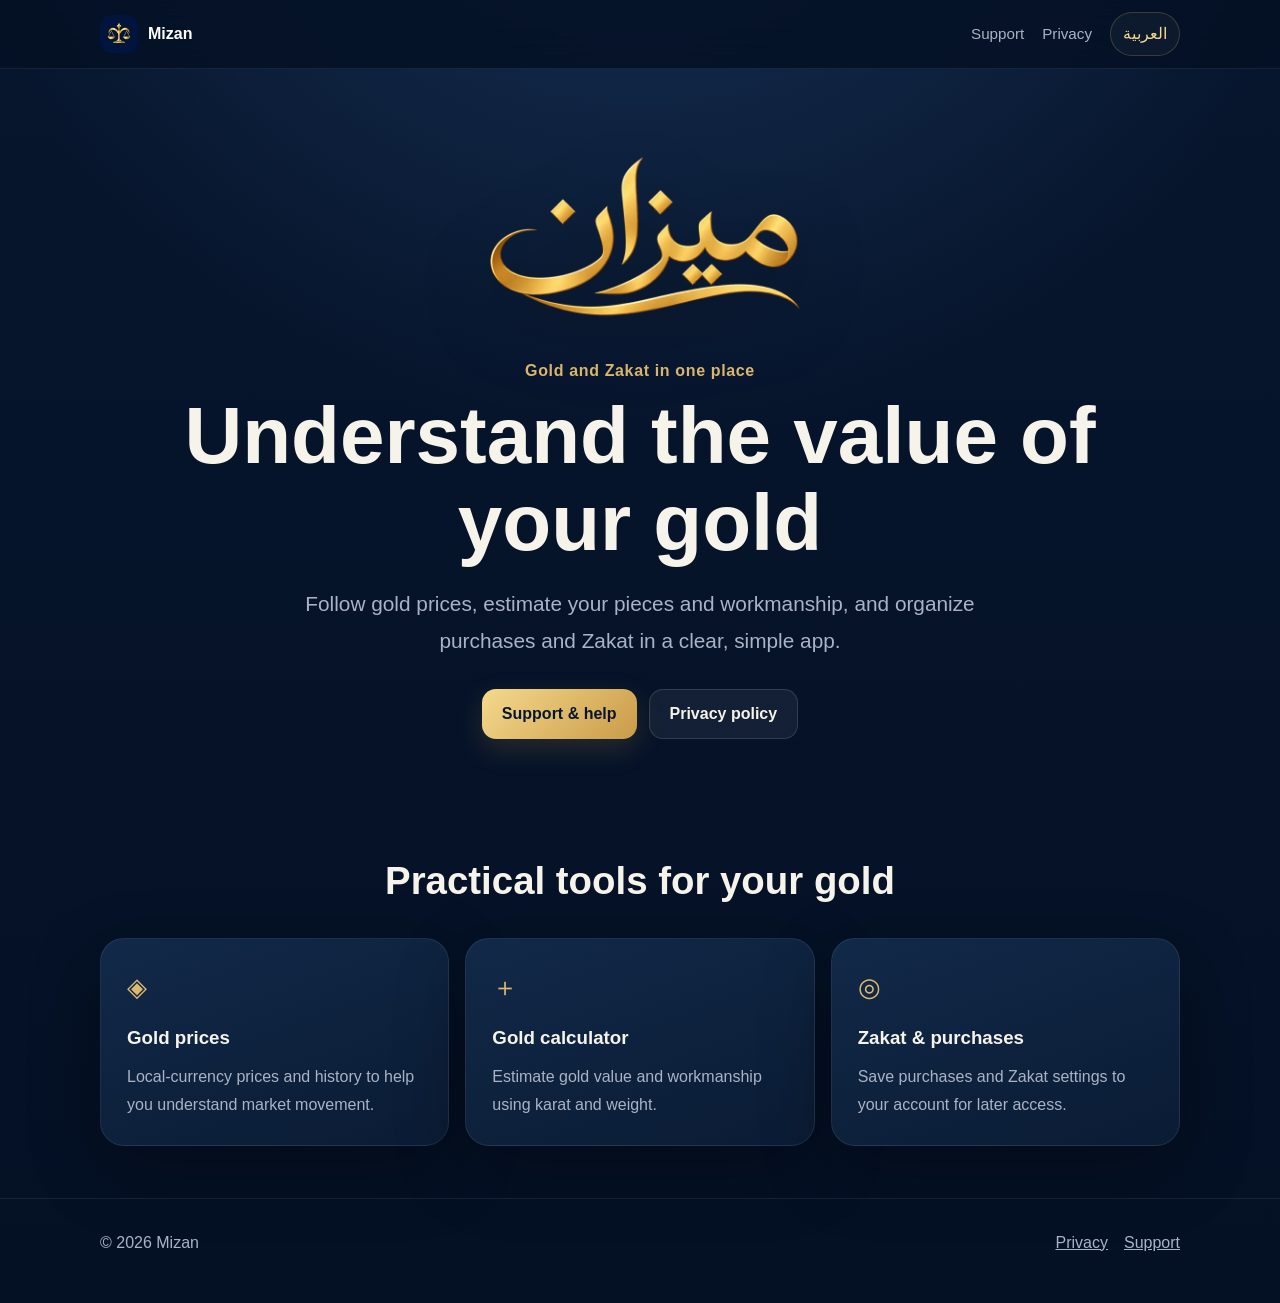
==== index.html @ 09372424 "Publish Mizan app website" ====
<!doctype html>
<html lang="ar" dir="rtl">
<head>
  <meta charset="utf-8">
  <meta name="viewport" content="width=device-width, initial-scale=1">
  <meta name="description" content="ميزان: أسعار الذهب، متابعة المشتريات، حاسبة الذهب والزكاة.">
  <title>ميزان | الذهب والزكاة</title>
  <link rel="icon" href="assets/app-icon.png">
  <link rel="apple-touch-icon" href="assets/app-icon.png">
  <link rel="stylesheet" href="styles.css">
</head>
<body>
  <header class="topbar">
    <div class="shell topbar-inner">
      <a class="brand" href="index.html"><img src="assets/app-icon.png" alt=""><span data-lang="ar">ميزان</span><span data-lang="en" hidden>Mizan</span></a>
      <nav class="nav" aria-label="Main navigation">
        <a href="support.html"><span data-lang="ar">الدعم</span><span data-lang="en" hidden>Support</span></a>
        <a href="privacy.html"><span data-lang="ar">الخصوصية</span><span data-lang="en" hidden>Privacy</span></a>
        <button class="lang-button" type="button" data-language-toggle>English</button>
      </nav>
    </div>
  </header>

  <main>
    <section class="hero shell">
      <div>
        <img class="hero-logo" src="assets/mizan-logo.png" alt="ميزان">
        <p class="eyebrow" data-lang="ar">الذهب والزكاة في مكان واحد</p>
        <p class="eyebrow" data-lang="en" hidden>Gold and Zakat in one place</p>
        <h1 data-lang="ar">اعرف قيمة ذهبك بوضوح</h1>
        <h1 data-lang="en" hidden>Understand the value of your gold</h1>
        <p class="lead" data-lang="ar">تابع أسعار الذهب، احسب قيمة قطعك ومصنعيتها، ونظّم مشترياتك وحساب زكاتك بواجهة عربية بسيطة.</p>
        <p class="lead" data-lang="en" hidden>Follow gold prices, estimate your pieces and workmanship, and organize purchases and Zakat in a clear, simple app.</p>
        <div class="actions">
          <a class="button" href="support.html"><span data-lang="ar">الدعم والمساعدة</span><span data-lang="en" hidden>Support & help</span></a>
          <a class="button secondary" href="privacy.html"><span data-lang="ar">سياسة الخصوصية</span><span data-lang="en" hidden>Privacy policy</span></a>
        </div>
      </div>
    </section>

    <section class="section shell">
      <h2 data-lang="ar">أدوات عملية لذهبك</h2>
      <h2 data-lang="en" hidden>Practical tools for your gold</h2>
      <div class="grid">
        <article class="card"><div class="card-icon">◈</div><h3 data-lang="ar">أسعار الذهب</h3><h3 data-lang="en" hidden>Gold prices</h3><p data-lang="ar">أسعار محوّلة لعملة الدولة مع سجل يساعدك على فهم الحركة.</p><p data-lang="en" hidden>Local-currency prices and history to help you understand market movement.</p></article>
        <article class="card"><div class="card-icon">＋</div><h3 data-lang="ar">حاسبة الذهب</h3><h3 data-lang="en" hidden>Gold calculator</h3><p data-lang="ar">حساب قيمة الذهب والمصنعية التقديرية وفق العيار والوزن.</p><p data-lang="en" hidden>Estimate gold value and workmanship using karat and weight.</p></article>
        <article class="card"><div class="card-icon">◎</div><h3 data-lang="ar">الزكاة والمشتريات</h3><h3 data-lang="en" hidden>Zakat & purchases</h3><p data-lang="ar">احفظ مشترياتك وإعدادات الزكاة في حسابك لتصل إليها من جديد.</p><p data-lang="en" hidden>Save purchases and Zakat settings to your account for later access.</p></article>
      </div>
    </section>
  </main>

  <footer class="footer"><div class="shell footer-inner"><span>© 2026 Mizan</span><div class="footer-links"><a href="privacy.html"><span data-lang="ar">الخصوصية</span><span data-lang="en" hidden>Privacy</span></a><a href="support.html"><span data-lang="ar">الدعم</span><span data-lang="en" hidden>Support</span></a></div></div></footer>
  <script src="script.js"></script>
</body>
</html>
---- styles.css ----
:root {
  color-scheme: dark;
  --navy: #06142c;
  --navy-2: #0c203c;
  --card: rgba(17, 39, 67, .88);
  --gold: #ddb86f;
  --gold-bright: #f5d98d;
  --text: #f6f3ea;
  --muted: #aab3c5;
  --line: rgba(221, 184, 111, .22);
  --shadow: 0 24px 70px rgba(0, 0, 0, .32);
}

* { box-sizing: border-box; }
html { scroll-behavior: smooth; }
body {
  margin: 0;
  min-height: 100vh;
  font-family: -apple-system, BlinkMacSystemFont, "Segoe UI", Tahoma, Arial, sans-serif;
  color: var(--text);
  background:
    radial-gradient(circle at 50% -20%, rgba(42, 79, 128, .52), transparent 44rem),
    linear-gradient(180deg, #07162e 0%, #041024 100%);
  line-height: 1.75;
}

a { color: var(--gold-bright); }
.shell { width: min(1080px, calc(100% - 32px)); margin: 0 auto; }

.topbar {
  position: sticky;
  top: 0;
  z-index: 5;
  border-bottom: 1px solid rgba(255,255,255,.08);
  background: rgba(4, 16, 36, .82);
  backdrop-filter: blur(18px);
}
.topbar-inner {
  min-height: 68px;
  display: flex;
  align-items: center;
  justify-content: space-between;
  gap: 18px;
}
.brand { display: flex; align-items: center; gap: 10px; color: white; text-decoration: none; font-weight: 800; }
.brand img { width: 38px; height: 38px; border-radius: 11px; }
.nav { display: flex; align-items: center; gap: 18px; }
.nav a { color: var(--muted); text-decoration: none; font-size: .95rem; }
.nav a:hover, .nav a[aria-current="page"] { color: var(--gold-bright); }
.lang-button {
  border: 1px solid var(--line);
  color: var(--gold-bright);
  background: rgba(255,255,255,.04);
  border-radius: 999px;
  padding: 7px 12px;
  font: inherit;
  cursor: pointer;
}

.hero {
  min-height: 72vh;
  display: grid;
  place-items: center;
  text-align: center;
  padding: 80px 0 56px;
}
.hero-logo { width: min(520px, 92%); height: auto; filter: drop-shadow(0 22px 34px rgba(0,0,0,.28)); }
.eyebrow { margin: 26px 0 8px; color: var(--gold); font-weight: 700; letter-spacing: .04em; }
h1 { font-size: clamp(2.25rem, 7vw, 5rem); line-height: 1.08; margin: 0; }
.lead { max-width: 700px; margin: 20px auto 0; color: var(--muted); font-size: clamp(1.05rem, 2.4vw, 1.3rem); }
.actions { display: flex; justify-content: center; flex-wrap: wrap; gap: 12px; margin-top: 30px; }
.button {
  display: inline-flex;
  align-items: center;
  justify-content: center;
  min-height: 48px;
  padding: 10px 20px;
  border-radius: 14px;
  text-decoration: none;
  font-weight: 750;
  color: #07162e;
  background: linear-gradient(135deg, var(--gold-bright), #c99b48);
  box-shadow: 0 10px 28px rgba(201, 155, 72, .18);
}
.button.secondary { color: var(--text); background: rgba(255,255,255,.06); border: 1px solid rgba(255,255,255,.13); box-shadow: none; }

.section { padding: 52px 0; }
.section h2 { text-align: center; font-size: clamp(1.7rem, 4vw, 2.4rem); margin: 0 0 24px; }
.grid { display: grid; grid-template-columns: repeat(3, 1fr); gap: 16px; }
.card {
  padding: 26px;
  border: 1px solid rgba(255,255,255,.08);
  border-radius: 24px;
  background: linear-gradient(160deg, rgba(18,43,74,.95), rgba(11,29,53,.95));
  box-shadow: var(--shadow);
}
.card-icon { color: var(--gold); font-size: 1.6rem; }
.card h3 { margin: 12px 0 8px; }
.card p { margin: 0; color: var(--muted); }

.page { padding: 56px 0 80px; }
.page-header { text-align: center; margin-bottom: 34px; }
.page-header img { width: 92px; height: 92px; border-radius: 24px; }
.page-header h1 { font-size: clamp(2rem, 6vw, 3.5rem); margin-top: 18px; }
.page-header p { color: var(--muted); }
.policy { max-width: 860px; margin: 0 auto; }
.policy article { padding: 30px; border-radius: 24px; background: var(--card); border: 1px solid rgba(255,255,255,.08); }
.policy h2 { color: var(--gold-bright); margin-top: 34px; }
.policy h2:first-child { margin-top: 0; }
.policy p, .policy li { color: #d7dbe5; }
.policy li + li { margin-top: 8px; }
.notice { border-inline-start: 4px solid var(--gold); padding: 14px 18px; background: rgba(221,184,111,.08); border-radius: 12px; }
.contact-box { text-align: center; }
.contact-email { font-size: clamp(1.1rem, 3vw, 1.4rem); word-break: break-word; }

.footer { border-top: 1px solid rgba(255,255,255,.08); padding: 30px 0 46px; color: var(--muted); }
.footer-inner { display: flex; justify-content: space-between; gap: 18px; flex-wrap: wrap; }
.footer-links { display: flex; gap: 16px; flex-wrap: wrap; }
.footer a { color: var(--muted); }
[hidden] { display: none !important; }

@media (max-width: 760px) {
  .shell { width: min(100% - 22px, 1080px); }
  .nav a:not(.lang-button) { display: none; }
  .grid { grid-template-columns: 1fr; }
  .hero { min-height: auto; padding-top: 56px; }
  .card, .policy article { padding: 22px; border-radius: 20px; }
}

@media (prefers-reduced-motion: reduce) {
  html { scroll-behavior: auto; }
}
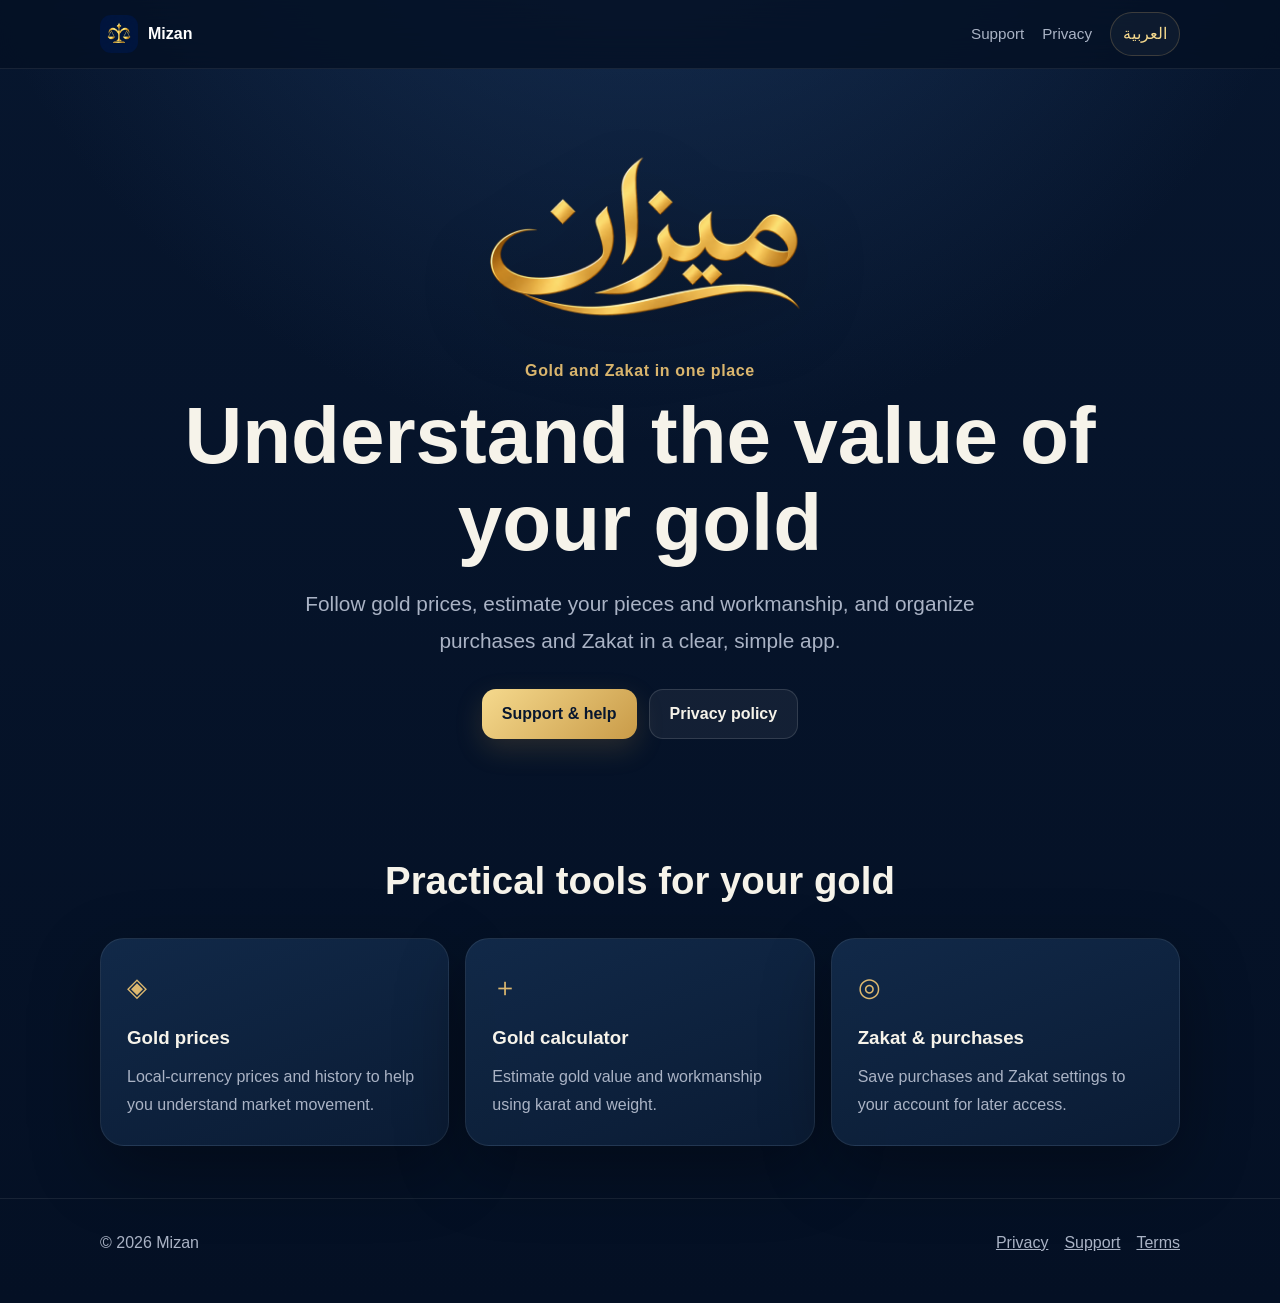
==== commit cb6870a7: "Terms of Use page, Google Play purchases in the privacy policy, app-ads.txt clean-up terms.html (ar/" ====
--- a/index.html
+++ b/index.html
@@ -49,7 +49,7 @@
     </section>
   </main>
 
-  <footer class="footer"><div class="shell footer-inner"><span>© 2026 Mizan</span><div class="footer-links"><a href="privacy.html"><span data-lang="ar">الخصوصية</span><span data-lang="en" hidden>Privacy</span></a><a href="support.html"><span data-lang="ar">الدعم</span><span data-lang="en" hidden>Support</span></a></div></div></footer>
+  <footer class="footer"><div class="shell footer-inner"><span>© 2026 Mizan</span><div class="footer-links"><a href="privacy.html"><span data-lang="ar">الخصوصية</span><span data-lang="en" hidden>Privacy</span></a><a href="support.html"><span data-lang="ar">الدعم</span><span data-lang="en" hidden>Support</span></a><a href="terms.html"><span data-lang="ar">الشروط</span><span data-lang="en" hidden>Terms</span></a></div></div></footer>
   <script src="script.js"></script>
 </body>
 </html>
